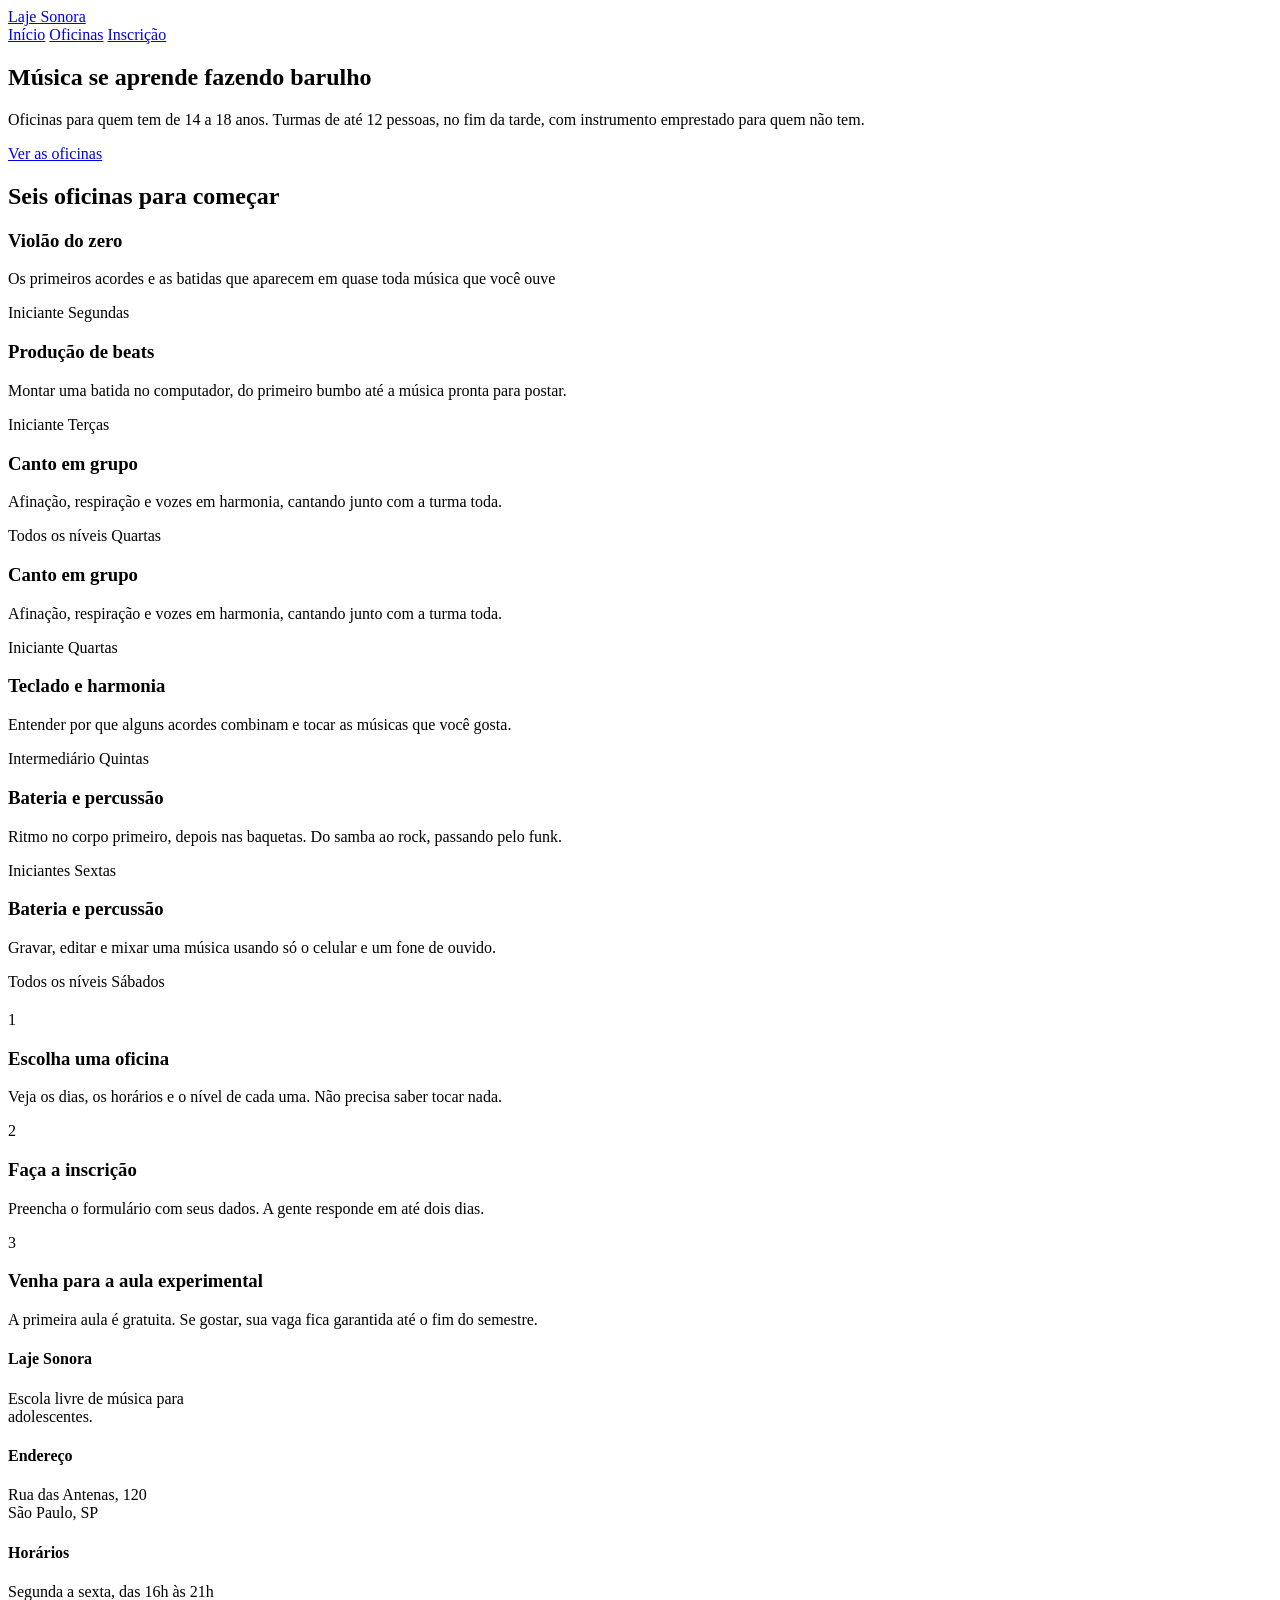
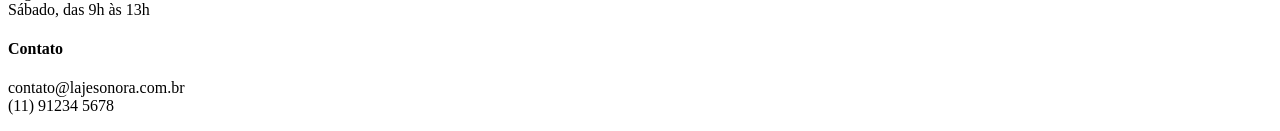
==== index.html @ bf253b0f "Initial commit" ====
<!DOCTYPE html>
<html lang="pt-BR">
<head>
    <meta charset="UTF-8">
    <meta name="viewport" content="width=device-width, initial-scale=1.0">
    <title>Laje Sonora | Início</title>
    <link rel="preconnect" href="https://fonts.googleapis.com">
<link rel="preconnect" href="https://fonts.gstatic.com" crossorigin>
<link href="https://fonts.googleapis.com/css2?family=Archivo:ital,wght@0,100..900;1,100..900&family=Big+Shoulders:opsz,wght@10..72,100..900&display=swap" rel="stylesheet">
<link rel="stylesheet" href="index.css">
</head>
<body>
    <header class="conteudo topo">
        <a href="index.html" class="logo">Laje Sonora</a>

        <nav class="menu">
            <a href="index.html" class="atual">Início</a>
            <a href="oficinas.html">Oficinas</a>
            <a href="inscricao.html">Inscrição</a>

        </nav>

    </header>

    <main>
        <section class="conteudo cartazes">
            <div class="cartaz cartaz-principal">
                <h1>Música se aprende fazendo barulho</h1>
            </div>

            <div class="cartaz cartaz-lateral">
                <p>Oficinas para quem tem de 14 a 18 anos. Turmas de até 12 pessoas, no fim da tarde, com instrumento emprestado para quem não tem.</p>


                <a href="oficinas.html" class="botao">Ver as oficinas</a>
            </div>


        </section>

        <section class="conteudo secao">
            <h2 class="titulo-secao">Seis oficinas para começar</h2>

            <div class="cards">

                <article class="card">
                    <div class="foto foto-azul"></div>

                    <div class="card-texto">
                        <h3>Violão do zero</h3>

                        <p>Os primeiros acordes e as batidas que aparecem em quase toda música que você ouve</p>

                        <div class="card-info">
                            <span>Iniciante</span>
                            <span>Segundas</span>
                        </div>
                    </div>
                </article>

                <article class="card">
                    <div class="foto foto-amarela"></div>

                    <div class="card-texto">
                        <h3>Produção de beats</h3>

                        <p>Montar uma batida no computador, do primeiro bumbo até a música pronta para postar.</p>

                        <div class="card-info">
                            <span>Iniciante</span>
                            <span>Terças</span>
                        </div>
                    </div>
                </article>
                

                <article class="card">
                    <div class="foto tinta"></div>

                    <div class="card-texto">
                        <h3>Canto em grupo</h3>

                        <p>Afinação, respiração e vozes em harmonia, cantando junto com a turma toda.</p>

                        <div class="card-info">
                            <span>Todos os níveis</span>
                            <span>Quartas</span>
                        </div>
                    </div>
                </article>

                <article class="card">
                    <div class="foto tinta"></div>

                    <div class="card-texto">
                        <h3>Canto em grupo</h3>

                        <p>Afinação, respiração e vozes em harmonia, cantando junto com a turma toda.</p>

                        <div class="card-info">
                            <span>Iniciante</span>
                            <span>Quartas</span>
                        </div>
                    </div>
                </article>

                <article class="card">
                    <div class="foto"></div>

                    <div class="card-texto">
                        <h3>Teclado e harmonia</h3>

                        <p>Entender por que alguns acordes combinam e tocar as músicas que você gosta.</p>

                        <div class="card-info">
                            <span>Intermediário</span>
                            <span>Quintas</span>
                        </div>
                    </div>
                </article>

                <article class="card">
                    <div class="foto foto-azul"></div>

                    <div class="card-texto">
                        <h3>Bateria e percussão</h3>

                        <p>Ritmo no corpo primeiro, depois nas baquetas. Do samba ao rock, passando pelo funk.</p>

                        <div class="card-info">
                            <span>Iniciantes</span>
                            <span>Sextas</span>
                        </div>
                    </div>
                </article>

                <article class="card">
                    <div class="foto foto-amarela"></div>

                    <div class="card-texto">
                        <h3>Bateria e percussão</h3>

                        <p>Gravar, editar e mixar uma música usando só o celular e um fone de ouvido.</p>

                        <div class="card-info">
                            <span>Todos os níveis</span>
                            <span>Sábados</span>
                        </div>
                    </div>
                </article>
            </div>

        </section>


        <section class="conteudo secao">
            <h2 class="titulo-secao"></h2>
            <div class="passos">

                <div class="passo">
                    <p class="passo-numero">1</p>
                    <h3>Escolha uma oficina</h3>

                    <p>Veja os dias, os horários e o nível de cada uma. Não precisa saber tocar nada.</p>

                    <div class="passo">
                        <p class="passo-numero">2</p>
                        <h3>Faça a inscrição</h3>
    
                        <p>Preencha o formulário com seus dados. A gente responde em até dois dias.</p>
                </div>

                <div class="passo">
                    <p class="passo-numero">3</p>
                    <h3>Venha para a aula experimental</h3>

                    <p>A primeira aula é gratuita. Se gostar, sua vaga fica garantida até o fim do semestre.</p>
            </div>

            </div>
        </section>

        <footer class="rodape">


            <div class="conteudo rodape-colunas">

                <div class="rodape-coluna">
                    <h4>Laje Sonora</h4>
                    <p>Escola livre de música para  <br> adolescentes.</p>
                </div>

                <div class="rodape-coluna">
                    <h4>Endereço</h4>
                    <p>Rua das Antenas, 120  <br> São Paulo, SP</p>
                </div>

                <div class="rodape-coluna">
                    <h4>Horários</h4>
                    <p>Segunda a sexta, das 16h às 21h  <br> Sábado, das 9h às 13h</p>
                </div>

                <div class="rodape-coluna">
                    <h4>Contato</h4>
                    <p> contato@lajesonora.com.br <br> (11) 91234 5678</p>
                </div>
            </div>
        </footer>
    </main>


    
</body>
</html>
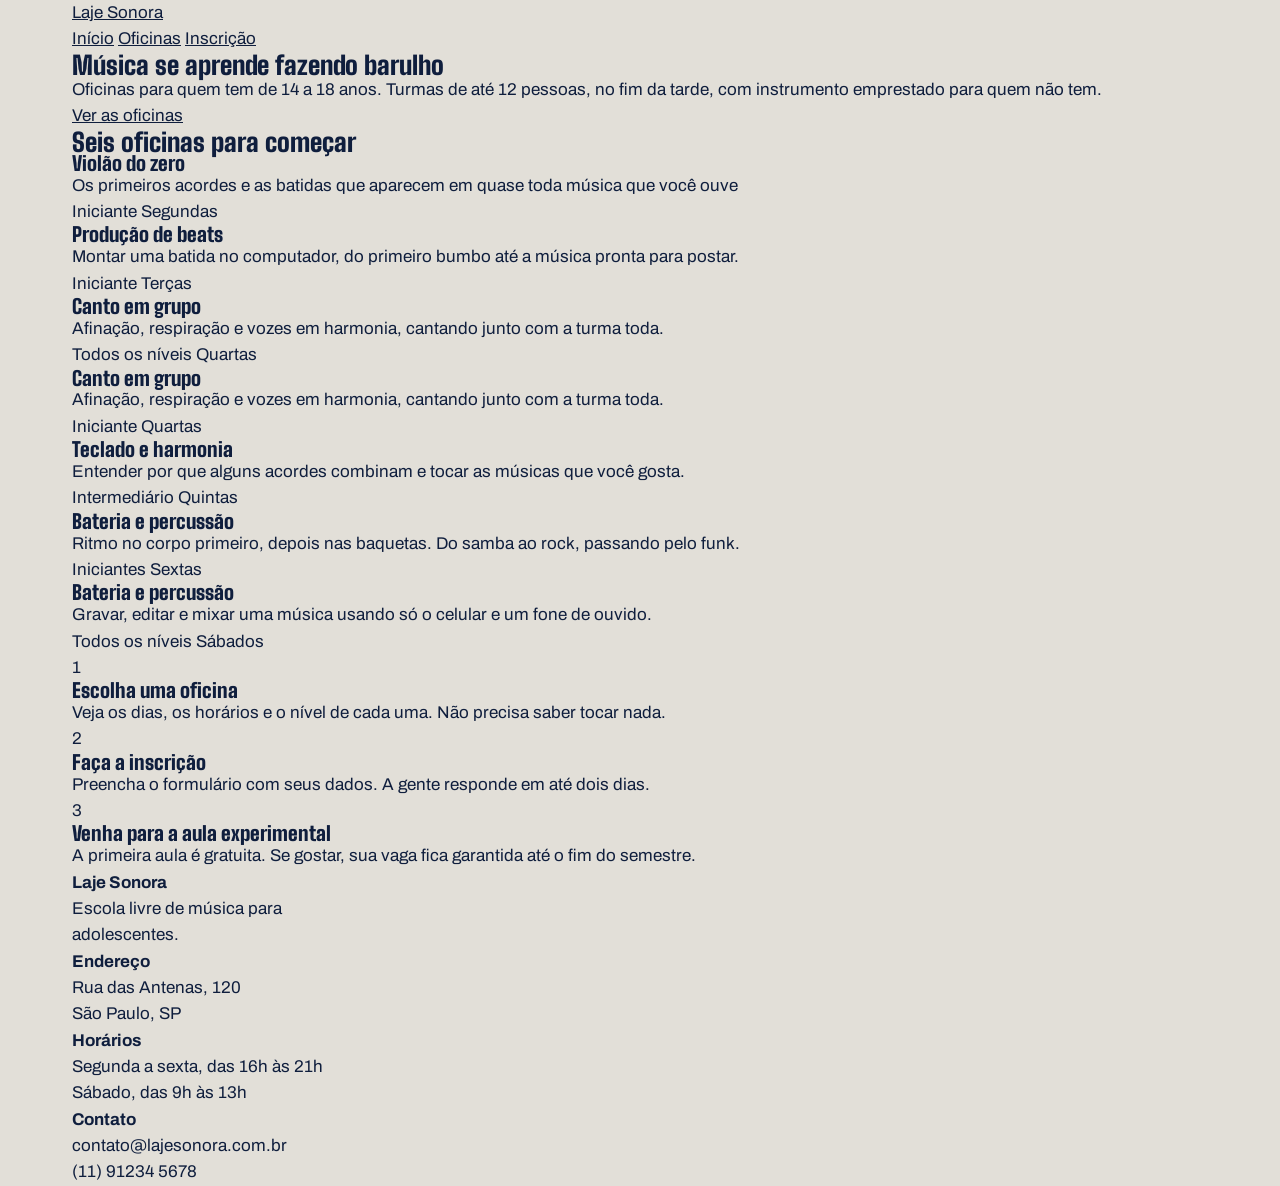
==== commit 09f8f74c: "CSS geral: reset, variáveis e fontes" ====
--- a/index.html
+++ b/index.html
@@ -180,33 +180,35 @@
             </div>
         </section>
 
-        <footer class="rodape">
-
-
-            <div class="conteudo rodape-colunas">
-
-                <div class="rodape-coluna">
-                    <h4>Laje Sonora</h4>
-                    <p>Escola livre de música para  <br> adolescentes.</p>
-                </div>
-
-                <div class="rodape-coluna">
-                    <h4>Endereço</h4>
-                    <p>Rua das Antenas, 120  <br> São Paulo, SP</p>
-                </div>
-
-                <div class="rodape-coluna">
-                    <h4>Horários</h4>
-                    <p>Segunda a sexta, das 16h às 21h  <br> Sábado, das 9h às 13h</p>
-                </div>
-
-                <div class="rodape-coluna">
-                    <h4>Contato</h4>
-                    <p> contato@lajesonora.com.br <br> (11) 91234 5678</p>
-                </div>
-            </div>
-        </footer>
+      
     </main>
+
+    <footer class="rodape">
+
+
+        <div class="conteudo rodape-colunas">
+
+            <div class="rodape-coluna">
+                <h4>Laje Sonora</h4>
+                <p>Escola livre de música para  <br> adolescentes.</p>
+            </div>
+
+            <div class="rodape-coluna">
+                <h4>Endereço</h4>
+                <p>Rua das Antenas, 120  <br> São Paulo, SP</p>
+            </div>
+
+            <div class="rodape-coluna">
+                <h4>Horários</h4>
+                <p>Segunda a sexta, das 16h às 21h  <br> Sábado, das 9h às 13h</p>
+            </div>
+
+            <div class="rodape-coluna">
+                <h4>Contato</h4>
+                <p> contato@lajesonora.com.br <br> (11) 91234 5678</p>
+            </div>
+        </div>
+    </footer>
 
 
     
--- a/index.css
+++ b/index.css
@@ -0,0 +1,43 @@
+*{
+    margin: 0;
+    padding: 0;
+    box-sizing: border-box;
+}
+
+:root{
+    --concreto: #E2DFD8;
+    --concreto-escuro: #CBC7BE;
+    --tinta: #0F1E3D;
+    --caixa-dagua: #1F5FBF;
+    --fita: #F3C623;
+    --branco: #FFFFFF;
+
+
+    --fonte-cartaz: "Big Shoulders", "Arial Narrow", sans-serif;
+    --fonte-texto: "Archivo", Arial, sans-serif;
+}
+
+body{
+    background-color: var(--concreto);
+    color: var(--tinta);
+    font-family: var(--fonte-texto);
+    font-size: 17px;
+    line-height: 1.55;
+
+}
+
+a{
+    color: inherit;
+}
+
+h1, h2, h3{
+    font-family: var(--fonte-cartaz);
+    font-weight: 900;
+    line-height: 0.95;
+}
+
+.conteudo{
+    max-width: 1200px;
+    margin-inline: auto;
+    padding-inline: 32px;
+}
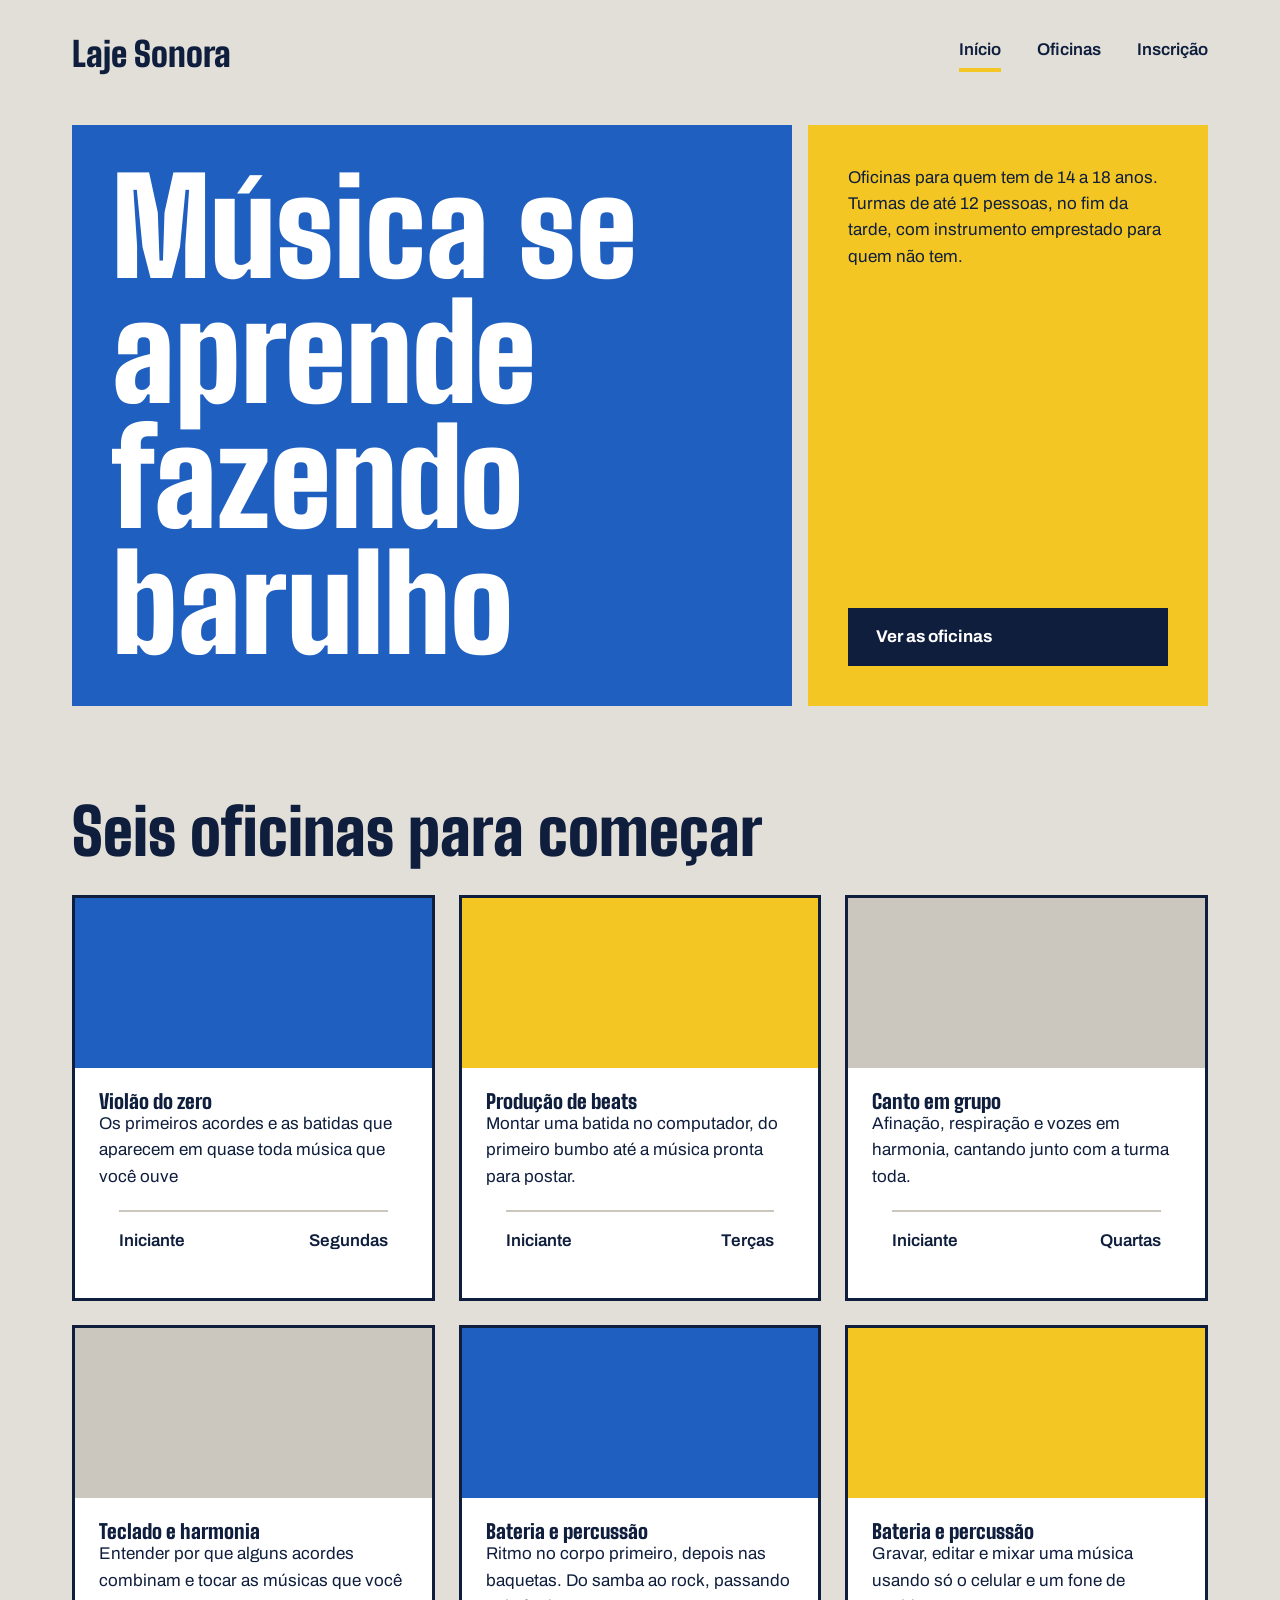
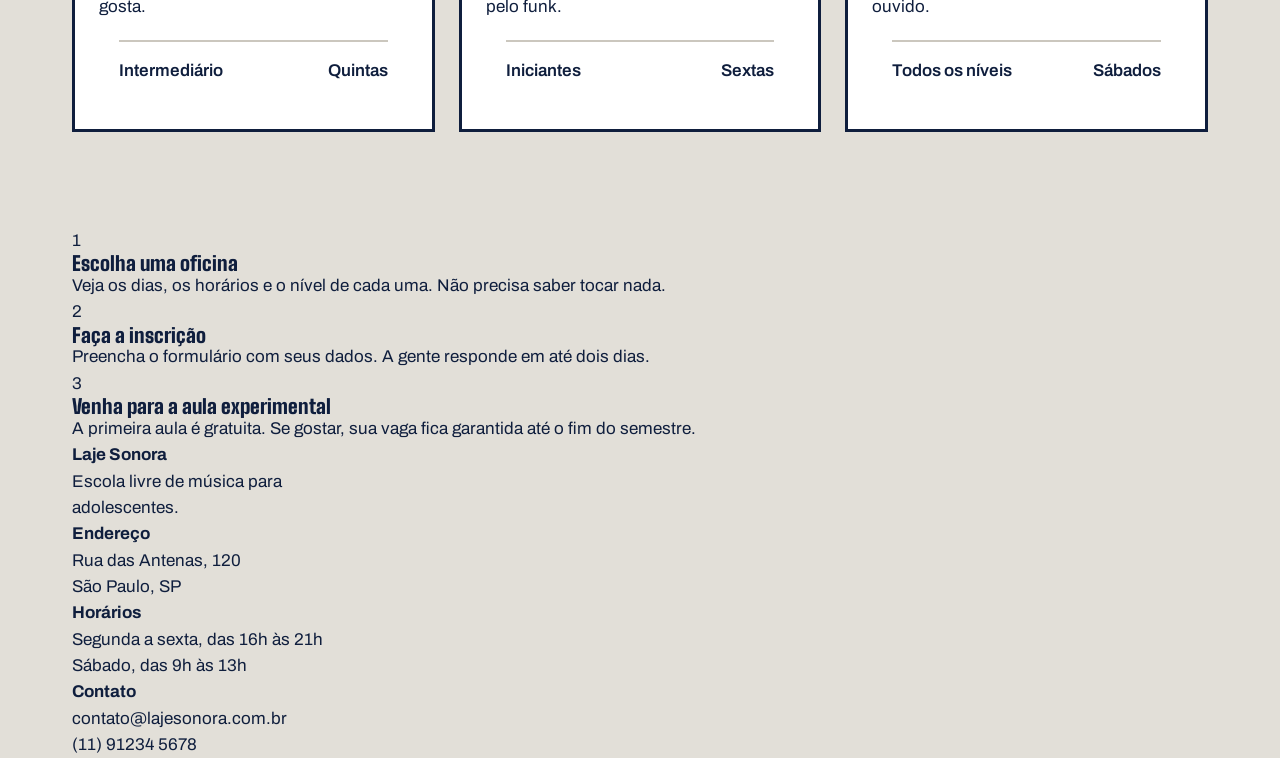
==== commit b0d636ad: "Cards das oficinas" ====
--- a/index.html
+++ b/index.html
@@ -74,20 +74,7 @@
                 </article>
                 
 
-                <article class="card">
-                    <div class="foto tinta"></div>
-
-                    <div class="card-texto">
-                        <h3>Canto em grupo</h3>
-
-                        <p>Afinação, respiração e vozes em harmonia, cantando junto com a turma toda.</p>
-
-                        <div class="card-info">
-                            <span>Todos os níveis</span>
-                            <span>Quartas</span>
-                        </div>
-                    </div>
-                </article>
+                
 
                 <article class="card">
                     <div class="foto tinta"></div>
--- a/index.css
+++ b/index.css
@@ -26,6 +26,8 @@
 
 }
 
+
+
 a{
     color: inherit;
 }
@@ -40,4 +42,156 @@
     max-width: 1200px;
     margin-inline: auto;
     padding-inline: 32px;
+}
+
+.topo{
+    padding-block: 28px;
+    display: flex;
+    justify-content: space-between;
+    align-items: center;
+}
+
+.logo{
+    font-family: var(--fonte-cartaz);
+    font-size: 34px;
+    font-weight: 900;
+    text-decoration: none;
+}
+
+.menu{
+    display: flex;
+    gap: 36px;
+}
+
+.menu a{
+    font-weight: 600;
+    text-decoration: none;
+    padding-bottom: 4px;
+    border-bottom: 4px solid transparent;
+}
+
+.menu a:hover{
+    border-bottom-color: var(--tinta);
+}
+
+.menu a.atual{
+    border-bottom-color: var(--fita);
+}
+
+.cartazes{
+    margin-top: 16px;
+    display: flex;
+    gap: 16px;
+}
+
+.cartaz{
+    padding: 40px;
+}
+
+.cartaz-principal{
+    background-color: var(--caixa-dagua);
+    color: var(--branco);
+    flex: 2;
+
+    h1{
+        font-size: 132px;
+        max-width: 9ch;
+    }
+}
+
+.cartaz-lateral{
+    background-color: var(--fita);
+    flex: 1;
+    display: flex;
+    flex-direction: column;
+
+    justify-content: space-between;
+    gap: 32px;
+    align-items: flex-start
+
+    p{
+        font-size: 22px;
+        font-weight: 600;
+        line-height: 1.3;
+    }
+}
+
+
+.botao{
+    background-color: var(--tinta);
+    color: var(--branco);
+    font-weight: 700;
+    text-decoration: none;
+    padding-block: 16px;
+    padding-inline: 28px;
+    border: none;
+    font-family: var(--fonte-texto);
+    font-size: 17px;
+    cursor: pointer;
+    
+}
+
+.botao:hover{
+    background: var(--caixa-dagua);
+}
+
+.secao{
+    margin-top: 96px;
+}
+
+.titulo-secao{
+    font-size: 64px;
+    margin-bottom: 32px;
+}
+
+.cards{
+    display: flex;
+    flex-wrap: wrap;
+    gap: 24px;
+}
+
+.card{
+    background-color: var(--branco);
+    border: var(--tinta);
+    border: solid var(--tinta);
+    flex: 1 1 340px;
+}
+
+.card .foto{
+    height: 170px;
+}
+
+.foto{
+    background-color: var(--concreto-escuro);
+}
+
+.foto-azul{
+    background-color: var(--caixa-dagua);
+}
+
+.foto-amarela{
+    background-color: var(--fita);
+}
+
+.foto-tinta{
+    background-color: var(--tinta);
+}
+
+.card-texto{
+    padding: 24px;
+}
+
+.card-h3{
+    font-size: 36px;
+    margin-bottom: 12px;
+}
+
+
+.card-info{
+    margin: 20px;
+    padding-top: 16px;
+    border-top: solid 2px var(--concreto-escuro);
+    font-weight: 600;
+    display: flex;
+    justify-content: space-between;
 }
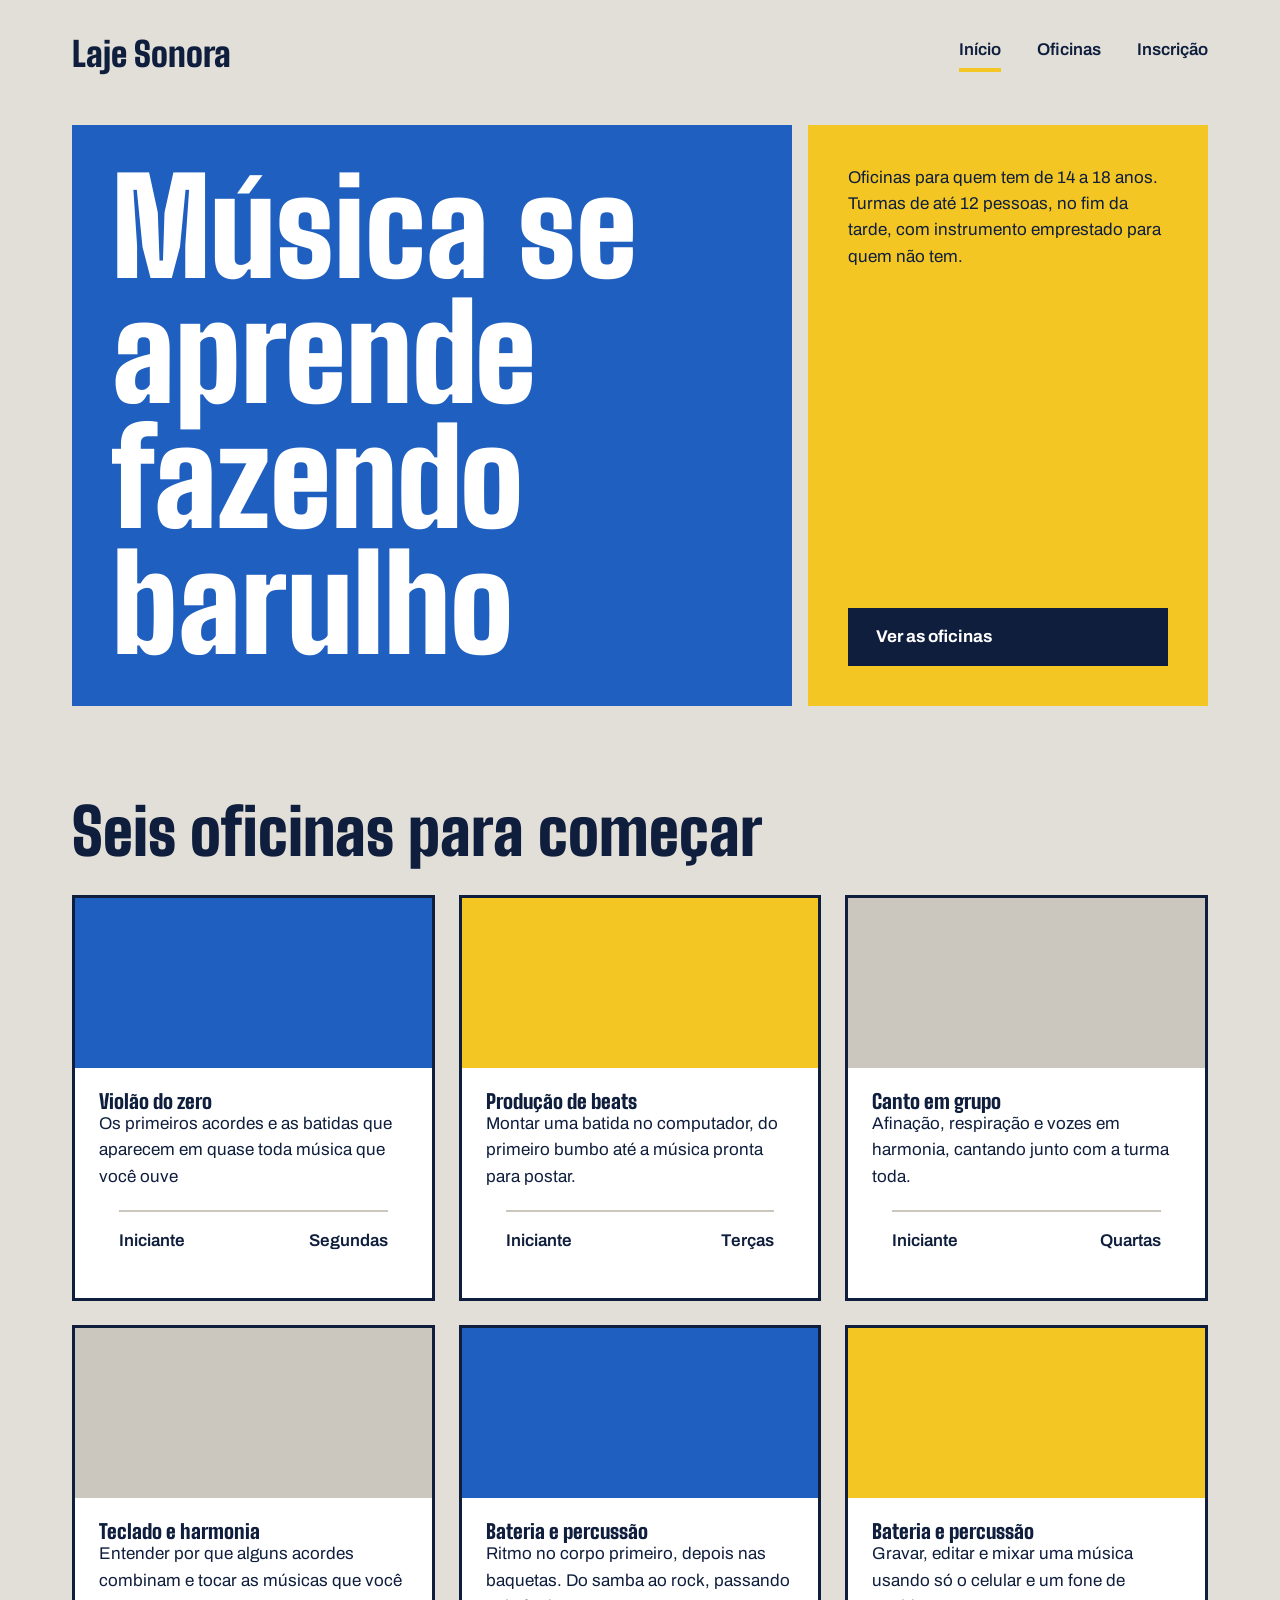
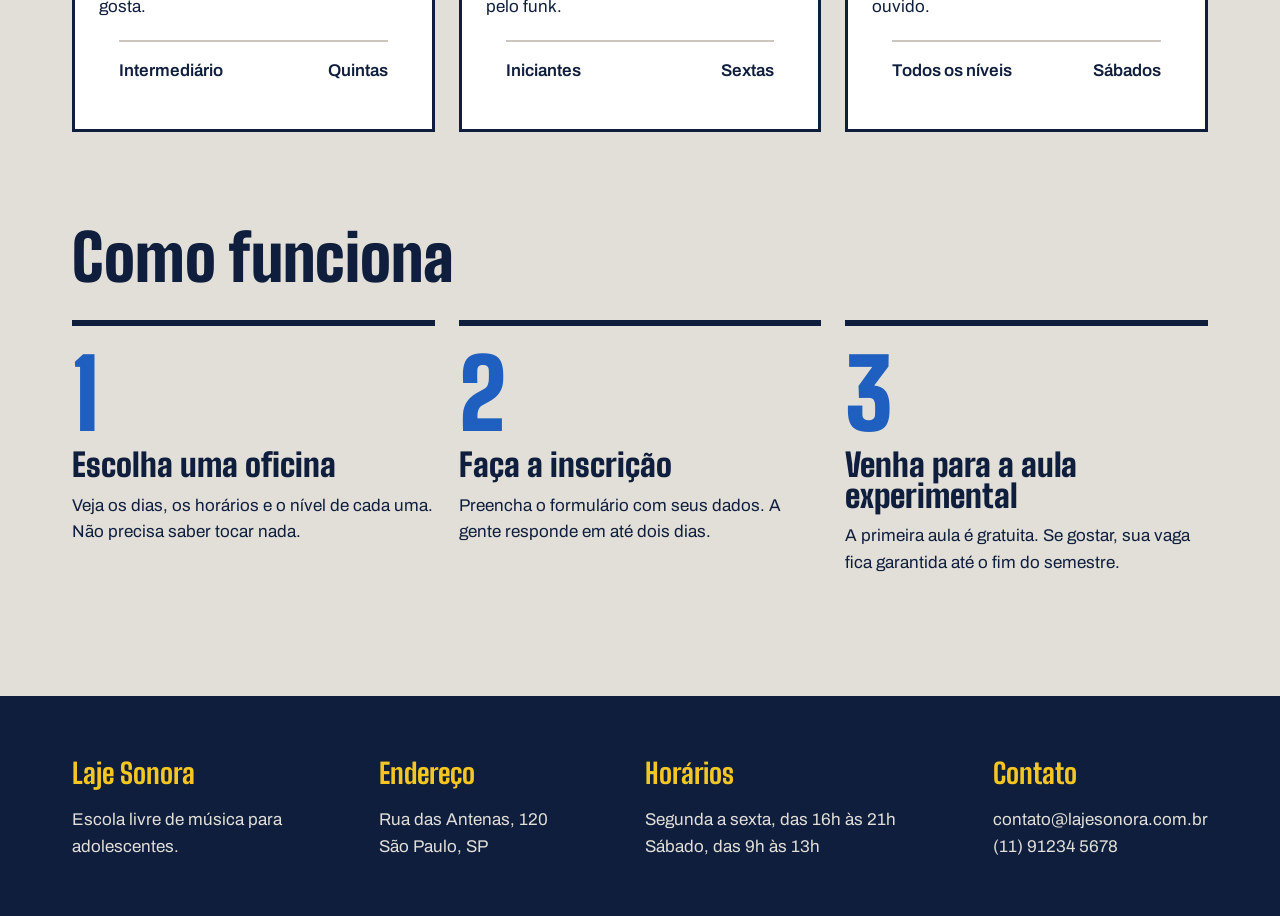
==== commit 90ea2ca2: "Página inicial pronta" ====
--- a/index.html
+++ b/index.html
@@ -141,7 +141,7 @@
 
 
         <section class="conteudo secao">
-            <h2 class="titulo-secao"></h2>
+            <h2 class="titulo-secao">Como funciona</h2>
             <div class="passos">
 
                 <div class="passo">
@@ -149,10 +149,13 @@
                     <h3>Escolha uma oficina</h3>
 
                     <p>Veja os dias, os horários e o nível de cada uma. Não precisa saber tocar nada.</p>
+                </div>
+
 
                     <div class="passo">
                         <p class="passo-numero">2</p>
                         <h3>Faça a inscrição</h3>
+                    
     
                         <p>Preencha o formulário com seus dados. A gente responde em até dois dias.</p>
                 </div>
@@ -162,7 +165,7 @@
                     <h3>Venha para a aula experimental</h3>
 
                     <p>A primeira aula é gratuita. Se gostar, sua vaga fica garantida até o fim do semestre.</p>
-            </div>
+                  </div>
 
             </div>
         </section>
--- a/index.css
+++ b/index.css
@@ -194,4 +194,52 @@
     font-weight: 600;
     display: flex;
     justify-content: space-between;
+}
+
+
+.passos{
+    display: flex;
+    gap: 24px;
+
+}
+
+.passo{
+    border-top: 6px solid var(--tinta);
+    padding-top: 20px;
+    flex: 1;
+}
+
+.passo-numero{
+    font-family: var(--fonte-cartaz);
+    font-size: 96px;
+    font-weight: 900;
+    line-height: 1;
+    color: var(--caixa-dagua);
+}
+
+
+.passo h3{
+    font-size: 32px;
+    margin-block: 8px 12px;
+}
+
+.rodape{
+    margin-top: 120px;
+    background-color: var(--tinta);
+    color: var(--concreto);
+    padding-block: 56px;
+}
+
+.rodape-colunas{
+    display: flex;
+    justify-content: space-between;
+    gap: 40px;
+    flex: 1;
+}
+
+.rodape h4{
+    font-family: var(--fonte-cartaz);
+    font-size: 28px;
+    color: var(--fita);
+    margin-bottom: 12px;
 }
